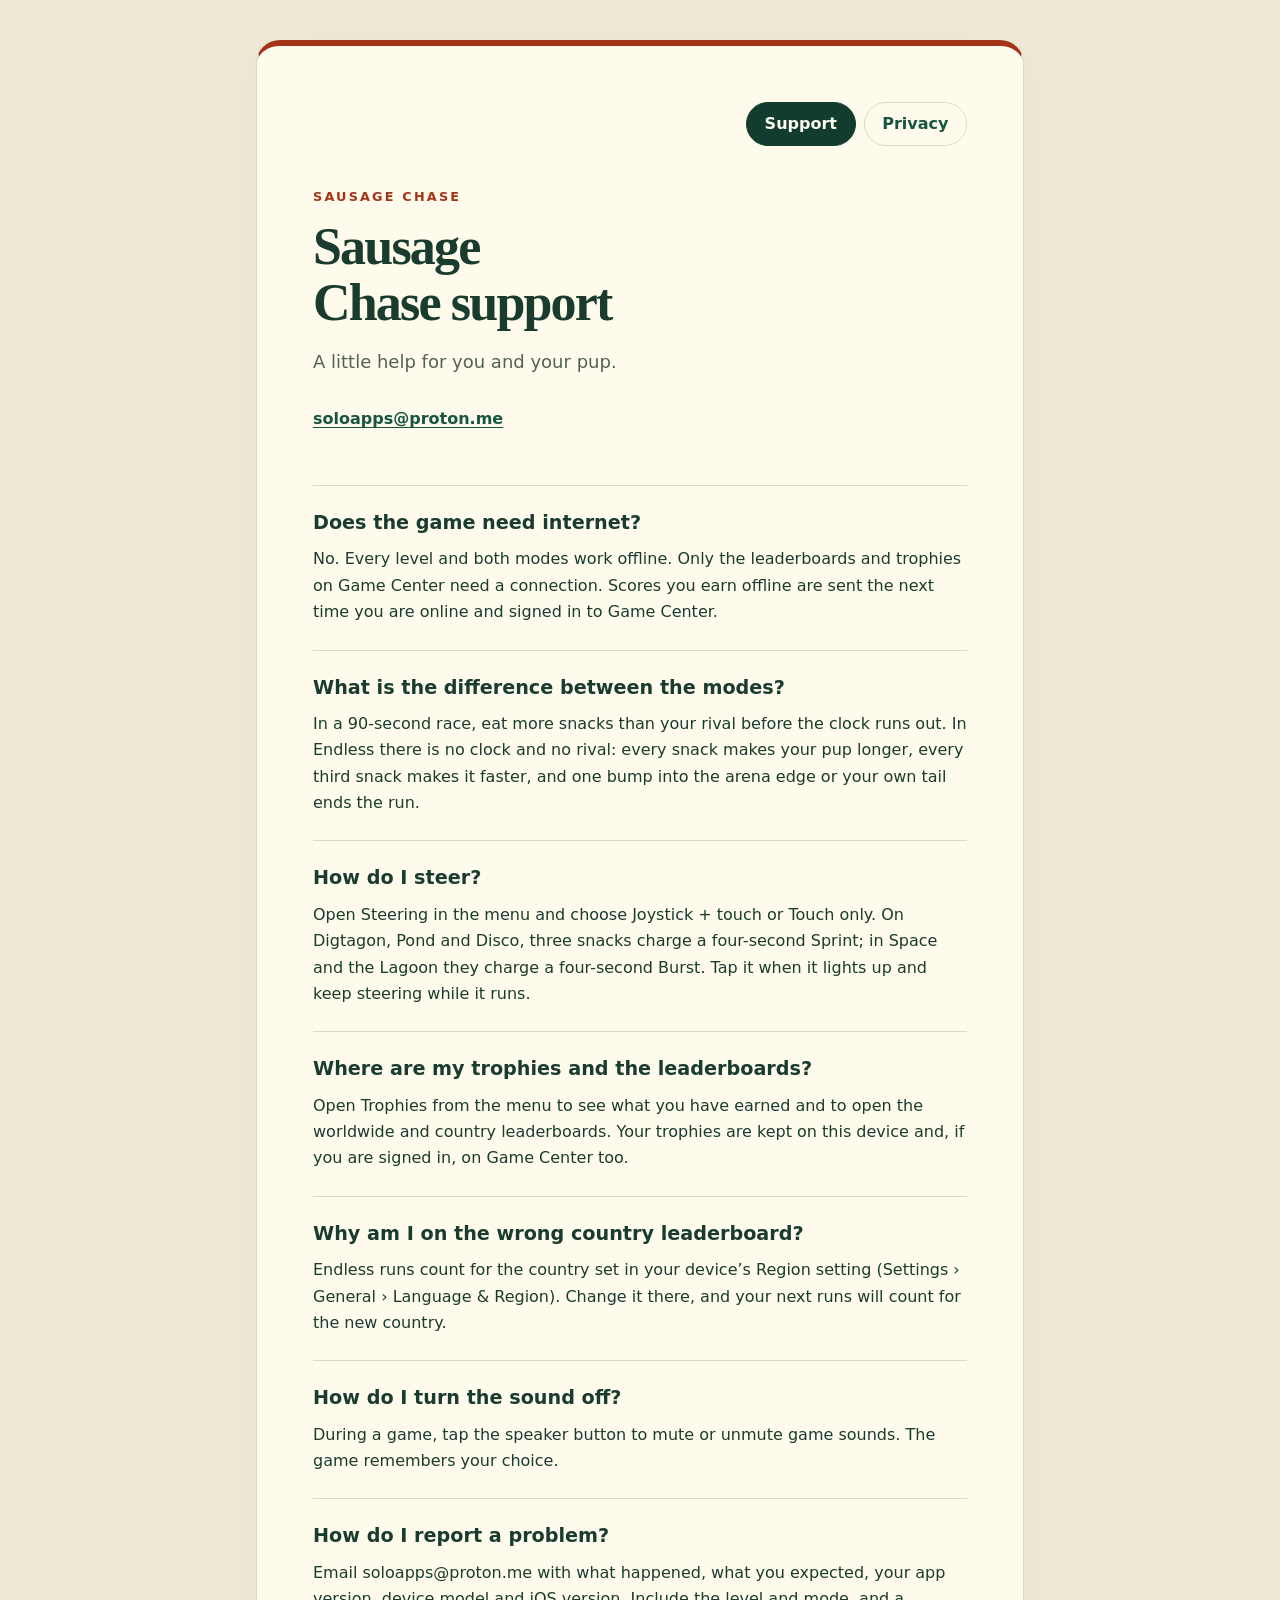
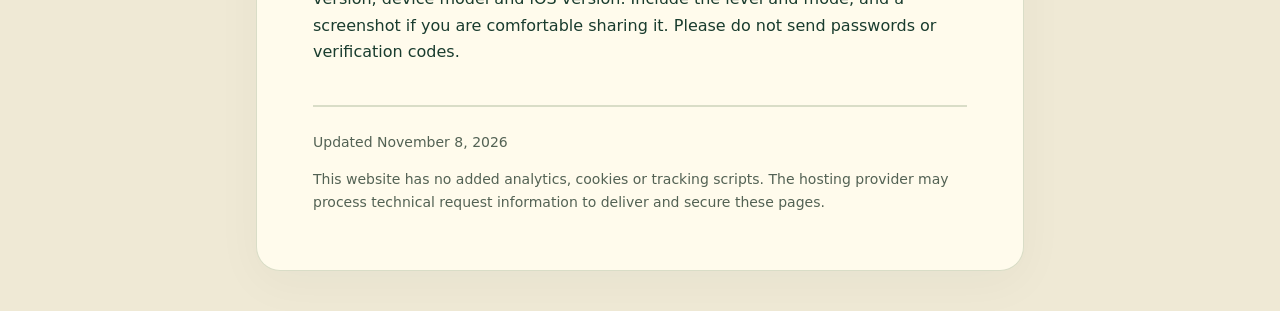
==== sausage-chase/support.html @ 83a9108b "Add Sausage Chase support.html" ====
<!doctype html>
<html lang="en">
<head>
<meta charset="utf-8">
<meta name="viewport" content="width=device-width,initial-scale=1">
<meta name="theme-color" content="#123d2e">
<title>Sausage Chase support</title>
<meta name="description" content="Help with Sausage Chase.">
<link rel="icon" href="favicon.svg" type="image/svg+xml">
<link rel="stylesheet" href="style.css">
</head>
<body>
<main>
<nav aria-label="Main"><a href="support.html" aria-current="page">Support</a><a href="privacy.html">Privacy</a></nav>
<header>
<div class="eyebrow">SAUSAGE CHASE</div>
<h1>Sausage Chase support</h1>
<p>A little help for you and your pup.</p>
<a class="contact" href="mailto:soloapps@proton.me?subject=Sausage%20Chase%20Support">soloapps@proton.me</a>
</header>
<section>
<h2>Does the game need internet?</h2>
<p>No. Every level and both modes work offline. Only the leaderboards and trophies on Game Center need a connection. Scores you earn offline are sent the next time you are online and signed in to Game Center.</p>
</section>
<section>
<h2>What is the difference between the modes?</h2>
<p>In a 90-second race, eat more snacks than your rival before the clock runs out. In Endless there is no clock and no rival: every snack makes your pup longer, every third snack makes it faster, and one bump into the arena edge or your own tail ends the run.</p>
</section>
<section>
<h2>How do I steer?</h2>
<p>Open Steering in the menu and choose Joystick + touch or Touch only. On Digtagon, Pond and Disco, three snacks charge a four-second Sprint; in Space and the Lagoon they charge a four-second Burst. Tap it when it lights up and keep steering while it runs.</p>
</section>
<section>
<h2>Where are my trophies and the leaderboards?</h2>
<p>Open Trophies from the menu to see what you have earned and to open the worldwide and country leaderboards. Your trophies are kept on this device and, if you are signed in, on Game Center too.</p>
</section>
<section>
<h2>Why am I on the wrong country leaderboard?</h2>
<p>Endless runs count for the country set in your device’s Region setting (Settings › General › Language & Region). Change it there, and your next runs will count for the new country.</p>
</section>
<section>
<h2>How do I turn the sound off?</h2>
<p>During a game, tap the speaker button to mute or unmute game sounds. The game remembers your choice.</p>
</section>
<section>
<h2>How do I report a problem?</h2>
<p>Email soloapps@proton.me with what happened, what you expected, your app version, device model and iOS version. Include the level and mode, and a screenshot if you are comfortable sharing it. Please do not send passwords or verification codes.</p>
</section>
<footer>
<p>Updated November 8, 2026</p>
<p>This website has no added analytics, cookies or tracking scripts. The hosting provider may process technical request information to deliver and secure these pages.</p>
</footer>
</main>
</body>
</html>
---- sausage-chase/style.css ----
:root {
  color-scheme: light dark;
  --page: #efe9d5;
  --paper: #fffbec;
  --ink: #193c2e;
  --muted: #536254;
  --accent: #a53519;
  --line: #d9ddc7;
  --link: #17563d;
  --link-hover: #873418;
  --nav-selected: #123d2e;
  --nav-text: #fffbec;
}

* { box-sizing: border-box; }

html {
  font-family: ui-sans-serif, system-ui, -apple-system, BlinkMacSystemFont, "Segoe UI", sans-serif;
  font-size: 100%;
  line-height: 1.65;
  background: var(--page);
  color: var(--ink);
  -webkit-text-size-adjust: 100%;
  text-size-adjust: 100%;
}

body { margin: 0; padding: 2.5rem 1rem; }

main {
  width: 100%;
  max-width: 48rem;
  margin-inline: auto;
  padding: clamp(1.25rem, 5vw, 3.5rem);
  border: 1px solid var(--line);
  border-top: 0.4rem solid var(--accent);
  border-radius: 1.5rem;
  background: var(--paper);
  box-shadow: 0 0.75rem 3rem #193c2e0a;
}

nav {
  display: flex;
  flex-wrap: wrap;
  justify-content: flex-end;
  gap: 0.5rem;
  margin-bottom: 2.5rem;
}

a {
  color: var(--link);
  text-underline-offset: 0.18em;
  text-decoration-thickness: 0.08em;
  overflow-wrap: anywhere;
}

a:hover { color: var(--link-hover); }

a:focus-visible {
  outline: 3px solid var(--accent);
  outline-offset: 4px;
  border-radius: 0.2rem;
}

nav a {
  display: inline-flex;
  min-height: 2.75rem;
  align-items: center;
  padding: 0.4rem 1.1rem;
  border: 1px solid var(--line);
  border-radius: 2rem;
  font-weight: 650;
  text-decoration: none;
}

nav a:hover { text-decoration: underline; }

nav a[aria-current="page"] {
  color: var(--nav-text);
  background: var(--nav-selected);
  border-color: var(--nav-selected);
}

header { margin-bottom: 2.75rem; }

.eyebrow {
  margin-bottom: 0.75rem;
  color: var(--accent);
  font-size: 0.8rem;
  font-weight: 800;
  letter-spacing: 0.17em;
}

h1 {
  max-width: 15ch;
  margin: 0 0 1rem;
  font-family: ui-serif, Georgia, "Times New Roman", serif;
  font-size: clamp(2.25rem, 6vw, 3.25rem);
  line-height: 1.08;
  letter-spacing: -0.035em;
  text-wrap: balance;
}

header p {
  margin: 0 0 1.25rem;
  color: var(--muted);
  font-size: 1.125rem;
}

.contact {
  display: inline-flex;
  min-height: 2.75rem;
  align-items: center;
  max-width: 100%;
  font-weight: 650;
}

section {
  padding-block: 1.5rem;
  border-top: 1px solid var(--line);
}

h2 {
  margin: 0 0 0.65rem;
  font-size: 1.2rem;
  line-height: 1.35;
  font-weight: 750;
  text-wrap: balance;
}

p { margin: 0 0 0.85rem; }
p:last-child { margin-bottom: 0; }

footer {
  margin-top: 1rem;
  padding-top: 1.5rem;
  border-top: 2px solid var(--line);
  color: var(--muted);
  font-size: 0.875rem;
}

@media (max-width: 30rem) {
  body { padding: 0.75rem; }
  main { border-radius: 1rem; }
  nav { justify-content: flex-start; margin-bottom: 2rem; }
}

@media (prefers-color-scheme: dark) {
  :root {
    --page: #0a1913;
    --paper: #11271c;
    --ink: #f5f0d8;
    --muted: #bdc9b5;
    --accent: #ffad80;
    --line: #36513f;
    --link: #b8e3c3;
    --link-hover: #ffb991;
    --nav-selected: #c5e1b9;
    --nav-text: #123d2e;
  }
}

@media (forced-colors: active) {
  nav a[aria-current="page"] { text-decoration: underline; }
}

@media print {
  :root {
    color-scheme: light;
    --paper: white;
    --ink: black;
    --muted: #333;
    --accent: black;
    --line: #bbb;
    --link: black;
  }
  body { padding: 0; background: white; }
  main { max-width: none; padding: 0; border: 0; box-shadow: none; }
  nav { display: none; }
  header { margin-bottom: 1.5rem; }
  h1 { font-size: 2rem; }
  h2 { break-after: avoid; }
  p { orphans: 3; widows: 3; }
}
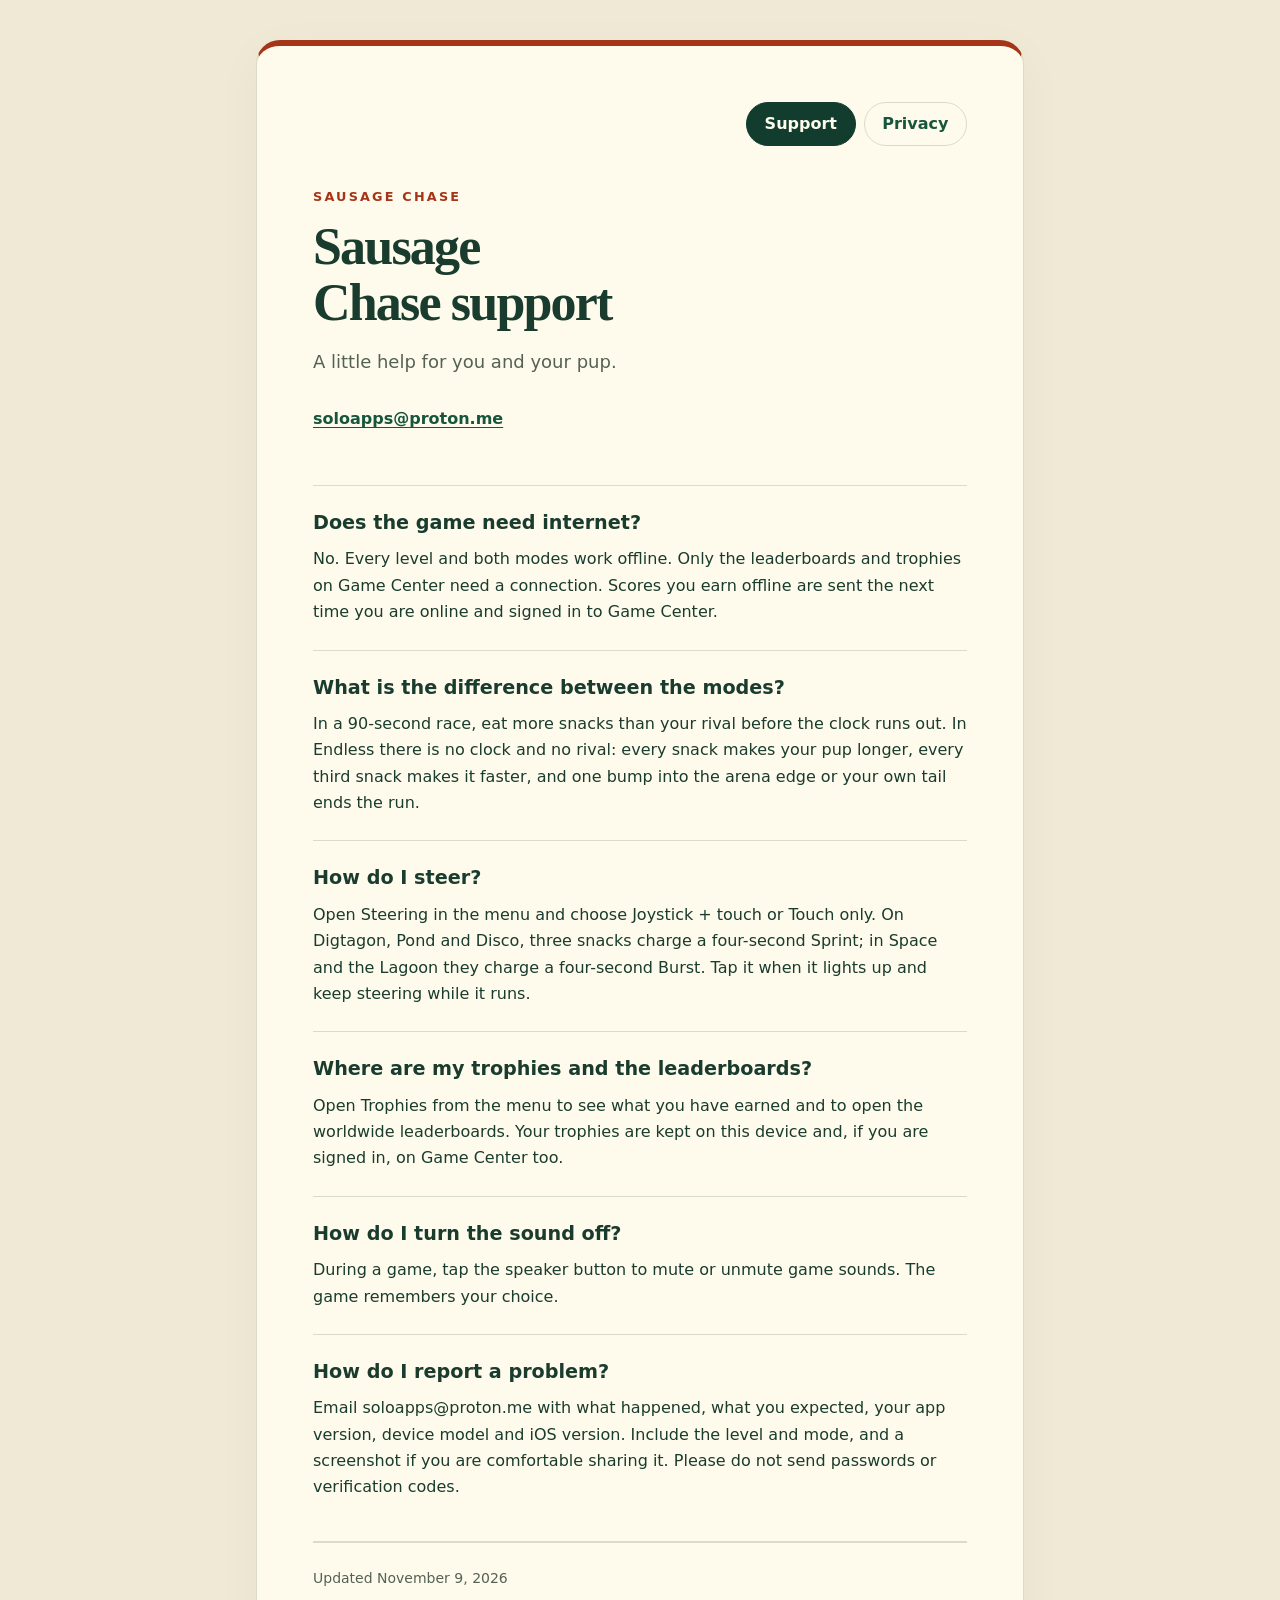
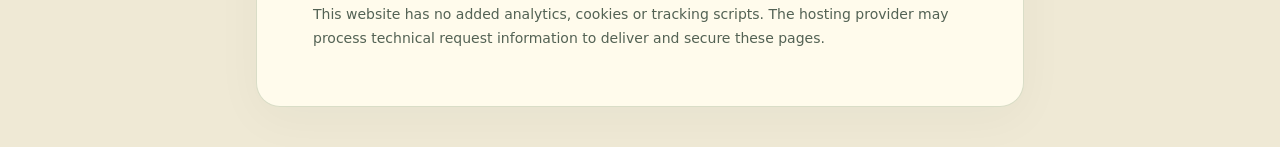
==== commit 96e2fecc: "Update Sausage Chase support for worldwide leaderboards" ====
--- a/sausage-chase/support.html
+++ b/sausage-chase/support.html
@@ -32,11 +32,7 @@
 </section>
 <section>
 <h2>Where are my trophies and the leaderboards?</h2>
-<p>Open Trophies from the menu to see what you have earned and to open the worldwide and country leaderboards. Your trophies are kept on this device and, if you are signed in, on Game Center too.</p>
-</section>
-<section>
-<h2>Why am I on the wrong country leaderboard?</h2>
-<p>Endless runs count for the country set in your device’s Region setting (Settings › General › Language & Region). Change it there, and your next runs will count for the new country.</p>
+<p>Open Trophies from the menu to see what you have earned and to open the worldwide leaderboards. Your trophies are kept on this device and, if you are signed in, on Game Center too.</p>
 </section>
 <section>
 <h2>How do I turn the sound off?</h2>
@@ -47,7 +43,7 @@
 <p>Email soloapps@proton.me with what happened, what you expected, your app version, device model and iOS version. Include the level and mode, and a screenshot if you are comfortable sharing it. Please do not send passwords or verification codes.</p>
 </section>
 <footer>
-<p>Updated November 8, 2026</p>
+<p>Updated November 9, 2026</p>
 <p>This website has no added analytics, cookies or tracking scripts. The hosting provider may process technical request information to deliver and secure these pages.</p>
 </footer>
 </main>
